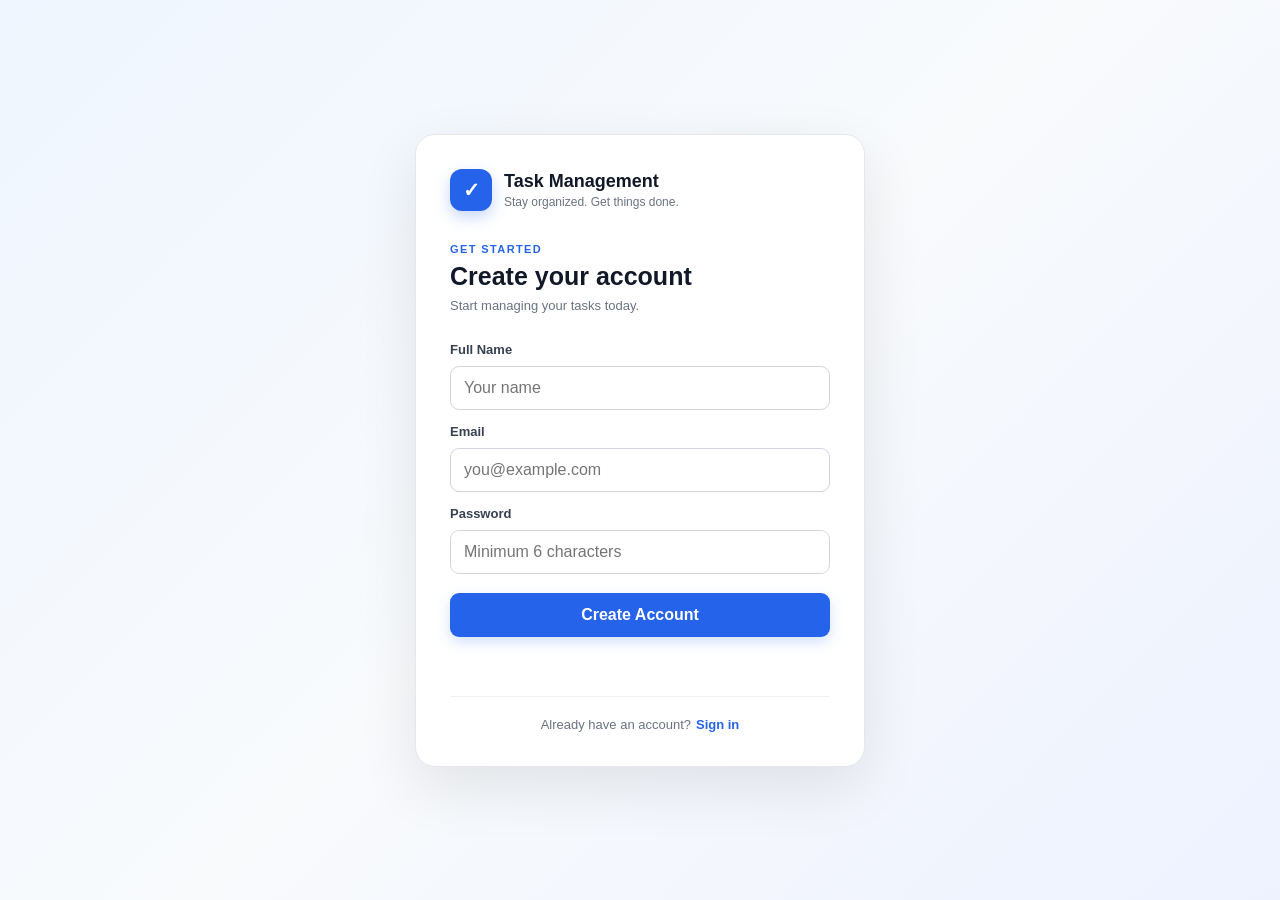
==== frontend/signup.html @ d3392fba "Initial commit - Task Management App" ====
<!DOCTYPE html>
<html lang="en">

<head>

    <meta charset="UTF-8">

    <meta
        name="viewport"
        content="width=device-width, initial-scale=1.0"
    >

    <title>Sign Up - Task Management</title>

    <link
        rel="stylesheet"
        href="style.css?v=1001"
    >

</head>

<body class="auth-page">

    <main class="auth-container">

        <div class="auth-card">

            <div class="auth-brand">

                <div class="brand-icon">
                    ✓
                </div>

                <div>
                    <h1>Task Management</h1>
                    <p>Stay organized. Get things done.</p>
                </div>

            </div>


            <div class="auth-header">

                <span class="eyebrow">
                    GET STARTED
                </span>

                <h2>
                    Create your account
                </h2>

                <p>
                    Start managing your tasks today.
                </p>

            </div>


            <form id="signupForm">

                <label for="signupName">
                    Full Name
                </label>

                <input
                    type="text"
                    id="signupName"
                    placeholder="Your name"
                    required
                >


                <label for="signupEmail">
                    Email
                </label>

                <input
                    type="email"
                    id="signupEmail"
                    placeholder="you@example.com"
                    required
                >


                <label for="signupPassword">
                    Password
                </label>

                <input
                    type="password"
                    id="signupPassword"
                    placeholder="Minimum 6 characters"
                    minlength="6"
                    required
                >


                <button
                    type="submit"
                    class="btn primary auth-submit"
                >
                    Create Account
                </button>

            </form>


            <p
                id="signupMessage"
                class="auth-message"
            ></p>


            <div class="auth-switch">

                <span>
                    Already have an account?
                </span>

                <a href="login.html">
                    Sign in
                </a>

            </div>

        </div>

    </main>


    <script src="auth.js?v=1001"></script>

</body>

</html>
---- frontend/style.css ----
/* =================================
   GLOBAL
================================= */

* {
    margin: 0;
    padding: 0;
    box-sizing: border-box;
}

html {
    scroll-behavior: smooth;
}

body {
    font-family: Arial, Helvetica, sans-serif;
    background: #f6f8fc;
    color: #111827;
    min-height: 100vh;
}

button,
input,
textarea,
select {
    font: inherit;
}


/* =================================
   HEADER
================================= */

.header {
    min-height: 82px;
    padding: 18px 5%;

    display: flex;
    align-items: center;
    justify-content: space-between;

    background: #ffffff;

    border-bottom: 1px solid #e5e7eb;

    position: sticky;
    top: 0;

    z-index: 100;
}

.brand {
    display: flex;
    align-items: center;
    gap: 13px;
}

.brand-icon {
    width: 42px;
    height: 42px;

    display: flex;
    align-items: center;
    justify-content: center;

    border-radius: 12px;

    background: #2563eb;
    color: #ffffff;

    font-size: 20px;
    font-weight: 700;

    box-shadow:
        0 6px 15px rgba(37, 99, 235, 0.25);
}

.header h1 {
    font-size: 21px;
    color: #111827;
    margin-bottom: 3px;
}

.header p {
    color: #6b7280;
    font-size: 13px;
}


/* =================================
   BUTTONS
================================= */

.btn {
    border: none;

    padding: 11px 18px;

    border-radius: 9px;

    cursor: pointer;

    font-weight: 600;

    transition:
        transform 0.2s ease,
        background 0.2s ease,
        box-shadow 0.2s ease;
}

.btn:hover {
    transform: translateY(-1px);
}

.primary {
    background: #2563eb;
    color: #ffffff;

    box-shadow:
        0 5px 14px rgba(37, 99, 235, 0.2);
}

.primary:hover {
    background: #1d4ed8;

    box-shadow:
        0 8px 20px rgba(37, 99, 235, 0.28);
}

.secondary {
    background: #f3f4f6;
    color: #374151;
}

.secondary:hover {
    background: #e5e7eb;
}

.add-task-btn {
    display: flex;
    align-items: center;
    gap: 7px;

    padding: 12px 19px;
}

.add-task-btn span {
    font-size: 19px;
    line-height: 1;
}


/* =================================
   MAIN CONTAINER
================================= */

.container {
    width: 90%;
    max-width: 1200px;

    margin: 0 auto;

    padding: 38px 0 60px;
}


/* =================================
   PAGE INTRO
================================= */

.page-intro {
    margin-bottom: 28px;
}

.eyebrow {
    display: block;

    color: #2563eb;

    font-size: 11px;

    font-weight: 700;

    letter-spacing: 1.4px;

    margin-bottom: 7px;
}

.page-intro h2 {
    font-size: 31px;

    color: #111827;

    margin-bottom: 8px;
}

.page-intro p {
    color: #6b7280;

    font-size: 14px;
}


/* =================================
   STATISTICS
================================= */

.stats {
    display: grid;

    grid-template-columns:
        repeat(4, 1fr);

    gap: 17px;

    margin-bottom: 28px;
}

.stat-card {
    position: relative;

    overflow: hidden;

    background: #ffffff;

    border: 1px solid #e5e7eb;

    border-radius: 15px;

    padding: 20px;

    box-shadow:
        0 3px 10px rgba(0, 0, 0, 0.035);

    transition:
        transform 0.2s ease,
        box-shadow 0.2s ease;
}

.stat-card::before {
    content: "";

    position: absolute;

    left: 0;
    top: 0;

    width: 100%;
    height: 3px;

    background: #2563eb;
}

.stat-card:hover {
    transform: translateY(-3px);

    box-shadow:
        0 10px 25px rgba(0, 0, 0, 0.07);
}

.stat-top {
    display: flex;

    align-items: flex-start;

    justify-content: space-between;

    gap: 15px;
}

.stat-card h3 {
    color: #6b7280;

    font-size: 13px;

    font-weight: 600;

    margin-bottom: 8px;
}

.stat-card p {
    color: #111827;

    font-size: 29px;

    font-weight: 700;

    line-height: 1;
}

.stat-label {
    display: block;

    margin-top: 13px;

    color: #9ca3af;

    font-size: 11px;
}

.stat-icon {
    width: 39px;
    height: 39px;

    display: flex;

    align-items: center;
    justify-content: center;

    border-radius: 10px;

    background: #eff6ff;

    color: #2563eb;

    font-size: 18px;

    font-weight: 700;
}

.stat-total::before {
    background: #2563eb;
}

.stat-todo::before {
    background: #f59e0b;
}

.stat-progress::before {
    background: #3b82f6;
}

.stat-completed::before {
    background: #22c55e;
}

.stat-todo .stat-icon {
    background: #fffbeb;
    color: #d97706;
}

.stat-progress .stat-icon {
    background: #eff6ff;
    color: #2563eb;
}

.stat-completed .stat-icon {
    background: #f0fdf4;
    color: #16a34a;
}


/* =================================
   FILTER TOOLBAR
================================= */

.filters {
    display: flex;

    align-items: flex-end;

    gap: 13px;

    background: #ffffff;

    border: 1px solid #e5e7eb;

    border-radius: 15px;

    padding: 16px;

    margin-bottom: 36px;

    box-shadow:
        0 3px 10px rgba(0, 0, 0, 0.03);
}

.search-wrapper {
    position: relative;

    flex: 1;
}

.search-icon {
    position: absolute;

    left: 13px;
    top: 50%;

    transform: translateY(-50%);

    color: #9ca3af;

    font-size: 20px;

    pointer-events: none;
}

.search-wrapper input {
    width: 100%;

    padding: 12px 14px 12px 39px;

    border: 1px solid #d1d5db;

    border-radius: 9px;

    outline: none;

    color: #111827;

    background: #ffffff;
}

.search-wrapper input:focus {
    border-color: #2563eb;

    box-shadow:
        0 0 0 3px rgba(37, 99, 235, 0.09);
}

.filter-group {
    min-width: 160px;
}

.filter-group label {
    display: block;

    margin-bottom: 6px;

    color: #6b7280;

    font-size: 11px;

    font-weight: 600;
}

.filter-group select {
    width: 100%;

    padding: 12px;

    border: 1px solid #d1d5db;

    border-radius: 9px;

    outline: none;

    background: #ffffff;

    color: #374151;

    cursor: pointer;
}

.filter-group select:focus {
    border-color: #2563eb;
}


/* =================================
   TASK SECTION
================================= */

.tasks-section {
    margin-top: 5px;
}

.section-header {
    display: flex;

    align-items: center;

    justify-content: space-between;

    margin-bottom: 16px;
}

.section-header h2 {
    font-size: 21px;

    color: #111827;
}


/* =================================
   TASK GRID
================================= */

.task-container {
    display: grid;

    grid-template-columns:
        repeat(2, minmax(0, 1fr));

    gap: 18px;
}


/* =================================
   TASK CARD
================================= */

.task-card {
    background: #ffffff;

    border: 1px solid #e5e7eb;

    border-radius: 15px;

    padding: 21px;

    box-shadow:
        0 3px 10px rgba(0, 0, 0, 0.035);

    transition:
        transform 0.2s ease,
        box-shadow 0.2s ease,
        border-color 0.2s ease;
}

.task-card:hover {
    transform: translateY(-3px);

    border-color: #dbeafe;

    box-shadow:
        0 12px 27px rgba(0, 0, 0, 0.08);
}

.task-card h3 {
    font-size: 18px;

    color: #111827;

    margin-bottom: 8px;
}

.task-card p {
    color: #6b7280;

    font-size: 13px;

    line-height: 1.6;

    margin-bottom: 17px;
}


/* =================================
   TASK META
================================= */

.task-meta {
    display: flex;

    flex-wrap: wrap;

    gap: 7px;

    margin-bottom: 19px;
}

.badge {
    display: inline-flex;

    align-items: center;

    padding: 6px 10px;

    border-radius: 999px;

    font-size: 11px;

    font-weight: 700;
}


/* =================================
   STATUS BADGES
================================= */

.status-todo {
    background: #fef3c7;

    color: #92400e;

    border: 1px solid #fde68a;
}

.status-progress {
    background: #dbeafe;

    color: #1d4ed8;

    border: 1px solid #bfdbfe;
}

.status-completed {
    background: #dcfce7;

    color: #166534;

    border: 1px solid #bbf7d0;
}


/* =================================
   PRIORITY BADGES
================================= */

.priority-low {
    background: #f3f4f6;

    color: #374151;

    border: 1px solid #d1d5db;
}

.priority-medium {
    background: #ffedd5;

    color: #9a3412;

    border: 1px solid #fed7aa;
}

.priority-high {
    background: #fee2e2;

    color: #b91c1c;

    border: 1px solid #fecaca;
}


/* =================================
   DUE DATE
================================= */

.due-badge {
    background: #f3e8ff;

    color: #7e22ce;

    border: 1px solid #e9d5ff;
}


/* =================================
   TASK ACTIONS
================================= */

.task-actions {
    display: flex;

    gap: 9px;

    padding-top: 15px;

    border-top: 1px solid #f0f0f0;
}

.task-actions .btn {
    flex: 1;
}

.edit-btn {
    background: #eff6ff;

    color: #1d4ed8;

    border: 1px solid #bfdbfe;
}

.edit-btn:hover {
    background: #dbeafe;
}

.delete-btn {
    background: #fef2f2;

    color: #b91c1c;

    border: 1px solid #fecaca;
}

.delete-btn:hover {
    background: #fee2e2;
}


/* =================================
   EMPTY STATE
================================= */

.empty-state {
    grid-column: 1 / -1;

    text-align: center;

    padding: 55px 20px;
}

.empty-state h3 {
    color: #374151;

    margin-bottom: 7px;
}

.empty-state p {
    color: #9ca3af;

    margin-bottom: 0;
}


/* =================================
   MODAL
================================= */

.modal {
    position: fixed;

    inset: 0;

    display: flex;

    align-items: center;

    justify-content: center;

    padding: 20px;

    background:
        rgba(15, 23, 42, 0.58);

    backdrop-filter: blur(4px);

    z-index: 1000;

    animation:
        modal-bg-in 0.2s ease;
}

.hidden {
    display: none;
}

.modal-content {
    width: 100%;

    max-width: 530px;

    max-height: 90vh;

    overflow-y: auto;

    background: #ffffff;

    border-radius: 18px;

    padding: 27px;

    box-shadow:
        0 25px 70px rgba(0, 0, 0, 0.22);

    animation:
        modal-in 0.25s ease;
}

.modal-header {
    display: flex;

    align-items: flex-start;

    justify-content: space-between;

    gap: 15px;

    margin-bottom: 22px;
}

.modal-header h2 {
    font-size: 22px;

    color: #111827;
}

.close-btn {
    width: 35px;
    height: 35px;

    border: none;

    border-radius: 9px;

    background: #f3f4f6;

    color: #6b7280;

    font-size: 25px;

    line-height: 1;

    cursor: pointer;

    transition: 0.2s ease;
}

.close-btn:hover {
    background: #e5e7eb;

    color: #111827;
}


/* =================================
   FORM
================================= */

form {
    display: flex;

    flex-direction: column;

    gap: 9px;
}

form label {
    color: #374151;

    font-size: 13px;

    font-weight: 700;

    margin-top: 5px;
}

form input,
form textarea,
form select {
    width: 100%;

    padding: 12px 13px;

    border: 1px solid #d1d5db;

    border-radius: 9px;

    outline: none;

    background: #ffffff;

    color: #111827;

    transition: 0.2s ease;
}

form textarea {
    resize: vertical;

    min-height: 100px;
}

form input:focus,
form textarea:focus,
form select:focus {
    border-color: #2563eb;

    box-shadow:
        0 0 0 3px rgba(37, 99, 235, 0.09);
}

.form-actions {
    display: flex;

    justify-content: flex-end;

    gap: 10px;

    margin-top: 18px;

    padding-top: 17px;

    border-top: 1px solid #f0f0f0;
}


/* =================================
   TOAST
================================= */

.toast {
    position: fixed;

    top: 22px;
    right: 22px;

    min-width: 280px;

    max-width: 400px;

    padding: 14px 17px;

    display: flex;

    align-items: center;

    gap: 11px;

    border-radius: 11px;

    font-size: 13px;

    font-weight: 600;

    box-shadow:
        0 12px 35px rgba(0, 0, 0, 0.14);

    z-index: 9999;

    animation:
        toast-in 0.3s ease;
}

.toast-success {
    background: #ecfdf5;

    color: #166534;

    border: 1px solid #bbf7d0;
}

.toast-error {
    background: #fef2f2;

    color: #b91c1c;

    border: 1px solid #fecaca;
}

.toast-info {
    background: #eff6ff;

    color: #1d4ed8;

    border: 1px solid #bfdbfe;
}

.toast-icon {
    width: 24px;
    height: 24px;

    display: flex;

    align-items: center;
    justify-content: center;

    border-radius: 50%;

    background: rgba(255, 255, 255, 0.8);

    flex-shrink: 0;
}


/* =================================
   LOADING
================================= */

.loading-state {
    grid-column: 1 / -1;

    min-height: 220px;

    display: flex;

    flex-direction: column;

    align-items: center;

    justify-content: center;

    gap: 14px;

    color: #6b7280;

    font-size: 13px;
}

.loading-spinner {
    width: 35px;
    height: 35px;

    border: 4px solid #e5e7eb;

    border-top-color: #2563eb;

    border-radius: 50%;

    animation:
        spin 0.8s linear infinite;
}


/* =================================
   ANIMATIONS
================================= */

@keyframes spin {

    to {
        transform: rotate(360deg);
    }
}

@keyframes toast-in {

    from {
        opacity: 0;

        transform:
            translateX(30px);
    }

    to {
        opacity: 1;

        transform:
            translateX(0);
    }
}

@keyframes toast-out {

    from {
        opacity: 1;

        transform:
            translateX(0);
    }

    to {
        opacity: 0;

        transform:
            translateX(30px);
    }
}

@keyframes modal-in {

    from {
        opacity: 0;

        transform:
            translateY(15px)
            scale(0.98);
    }

    to {
        opacity: 1;

        transform:
            translateY(0)
            scale(1);
    }
}

@keyframes modal-bg-in {

    from {
        opacity: 0;
    }

    to {
        opacity: 1;
    }
}


/* =================================
   TABLET
================================= */

@media (max-width: 950px) {

    .stats {
        grid-template-columns:
            repeat(2, 1fr);
    }

    .task-container {
        grid-template-columns: 1fr;
    }
}


/* =================================
   MOBILE
================================= */

@media (max-width: 700px) {

    .header {
        padding: 16px 4%;

        position: relative;
    }

    .header p {
        display: none;
    }

    .header h1 {
        font-size: 18px;
    }

    .brand-icon {
        width: 37px;
        height: 37px;
    }

    .add-task-btn {
        padding: 10px 13px;
    }

    .container {
        width: 92%;

        padding-top: 28px;
    }

    .page-intro h2 {
        font-size: 26px;
    }

    .filters {
        flex-direction: column;

        align-items: stretch;
    }

    .filter-group {
        width: 100%;
    }

    .task-container {
        grid-template-columns: 1fr;
    }
}


/* =================================
   SMALL MOBILE
================================= */

@media (max-width: 480px) {

    .header {
        gap: 10px;
    }

    .brand {
        gap: 9px;
    }

    .add-task-btn span {
        display: none;
    }

    .stats {
        grid-template-columns: 1fr;

        gap: 12px;
    }

    .stat-card {
        padding: 18px;
    }

    .page-intro {
        margin-bottom: 22px;
    }

    .task-card {
        padding: 18px;
    }

    .task-actions {
        flex-direction: column;
    }

    .task-actions .btn {
        width: 100%;
    }

    .modal {
        padding: 12px;
    }

    .modal-content {
        padding: 21px;
        border-radius: 15px;
    }

    .form-actions {
        flex-direction: column-reverse;
    }

    .form-actions .btn {
        width: 100%;
    }

    .toast {
        left: 15px;
        right: 15px;

        top: 15px;

        min-width: auto;
        max-width: none;
    }
}
/* =================================
   AUTH PAGES
================================= */

.auth-page {
    min-height: 100vh;

    display: flex;

    align-items: center;
    justify-content: center;

    padding: 25px;

    background:
        linear-gradient(
            135deg,
            #eff6ff,
            #f8fafc 50%,
            #eef2ff
        );
}

.auth-container {
    width: 100%;
    max-width: 450px;
}

.auth-card {
    background: #ffffff;

    border: 1px solid #e5e7eb;

    border-radius: 20px;

    padding: 34px;

    box-shadow:
        0 20px 60px rgba(0, 0, 0, 0.09);
}

.auth-brand {
    display: flex;

    align-items: center;

    gap: 12px;

    margin-bottom: 32px;
}

.auth-brand h1 {
    font-size: 18px;

    color: #111827;

    margin-bottom: 3px;
}

.auth-brand p {
    color: #6b7280;

    font-size: 12px;
}

.auth-header {
    margin-bottom: 24px;
}

.auth-header h2 {
    font-size: 25px;

    color: #111827;

    margin-bottom: 7px;
}

.auth-header p {
    color: #6b7280;

    font-size: 13px;
}

.auth-card form {
    gap: 9px;
}

.auth-submit {
    width: 100%;

    margin-top: 10px;

    padding: 13px;
}

.auth-message {
    min-height: 20px;

    margin-top: 14px;

    text-align: center;

    font-size: 13px;
}

.auth-message.success {
    color: #15803d;
}

.auth-message.error {
    color: #dc2626;
}

.auth-switch {
    display: flex;

    align-items: center;
    justify-content: center;

    gap: 5px;

    margin-top: 25px;

    padding-top: 20px;

    border-top: 1px solid #f0f0f0;

    color: #6b7280;

    font-size: 13px;
}

.auth-switch a {
    color: #2563eb;

    font-weight: 700;

    text-decoration: none;
}

.auth-switch a:hover {
    text-decoration: underline;
}


@media (max-width: 480px) {

    .auth-page {
        padding: 15px;
    }

    .auth-card {
        padding: 25px 20px;

        border-radius: 16px;
    }

    .auth-header h2 {
        font-size: 22px;
    }
}
/* =================================
   HEADER USER
================================= */

.header-actions {
    display: flex;

    align-items: center;

    gap: 12px;
}

.user-info {
    display: flex;

    align-items: center;

    gap: 9px;

    padding-right: 10px;

    border-right: 1px solid #e5e7eb;
}

.user-avatar {
    width: 36px;
    height: 36px;

    display: flex;

    align-items: center;
    justify-content: center;

    border-radius: 50%;

    background: #dbeafe;

    color: #1d4ed8;

    font-size: 14px;

    font-weight: 700;
}

.user-label {
    display: block;

    color: #9ca3af;

    font-size: 10px;

    margin-bottom: 2px;
}

.user-info strong {
    display: block;

    color: #374151;

    font-size: 12px;
}

.logout-btn {
    background: #fef2f2;

    color: #b91c1c;

    border: 1px solid #fecaca;
}

.logout-btn:hover {
    background: #fee2e2;
}


@media (max-width: 700px) {

    .header-actions {
        gap: 7px;
    }

    .user-info {
        border-right: none;

        padding-right: 0;
    }

    .user-info > div:last-child {
        display: none;
    }

    .logout-btn {
        padding: 9px 11px;
    }
}
/* =================================
   USER PROFILE
================================= */

.profile-wrapper {
    position: relative;
}

.profile-btn {
    display: flex;
    align-items: center;
    gap: 10px;

    border: none;
    background: transparent;

    padding: 5px 9px;

    border-radius: 12px;

    cursor: pointer;

    transition: background 0.2s ease;
}

.profile-btn:hover {
    background: #f3f4f6;
}

.user-avatar {
    width: 40px;
    height: 40px;
    min-width: 40px;

    border-radius: 50%;

    display: flex;
    align-items: center;
    justify-content: center;

    background: #dbeafe;
    color: #2563eb;

    font-weight: 800;
    font-size: 15px;
}

.profile-summary {
    text-align: left;
}

.user-label {
    display: block;

    color: #9ca3af;

    font-size: 10px;
}

.profile-summary strong {
    display: block;

    color: #374151;

    font-size: 13px;

    margin-top: 2px;
}


/* Profile Dropdown */

.profile-dropdown {
    position: absolute;

    top: calc(100% + 12px);
    right: 0;

    width: 300px;

    background: #ffffff;

    border: 1px solid #e5e7eb;

    border-radius: 16px;

    padding: 17px;

    box-shadow:
        0 20px 50px rgba(15, 23, 42, 0.16);

    z-index: 9999;
}

.profile-dropdown.hidden {
    display: none;
}


.profile-dropdown-header {
    display: flex;

    align-items: center;

    gap: 12px;
}

.profile-avatar-large {
    width: 50px;
    height: 50px;

    min-width: 50px;

    border-radius: 50%;

    display: flex;

    align-items: center;
    justify-content: center;

    background: #2563eb;

    color: white;

    font-size: 19px;

    font-weight: 800;
}

.profile-heading h3 {
    font-size: 16px;

    color: #111827;
}

.profile-heading p {
    margin-top: 4px;

    color: #6b7280;

    font-size: 12px;
}

.profile-divider {
    height: 1px;

    background: #edf0f4;

    margin: 16px 0;
}

.profile-details {
    display: flex;

    flex-direction: column;

    gap: 14px;
}

.profile-detail {
    display: flex;

    align-items: center;

    gap: 11px;
}

.detail-icon {
    width: 35px;
    height: 35px;

    border-radius: 9px;

    display: flex;

    align-items: center;
    justify-content: center;

    background: #f3f4f6;
}

.profile-detail small {
    display: block;

    color: #9ca3af;

    font-size: 10px;

    margin-bottom: 2px;
}

.profile-detail strong {
    display: block;

    color: #374151;

    font-size: 12px;
}

.profile-logout {
    width: 100%;

    display: flex;

    align-items: center;
    justify-content: center;

    gap: 8px;

    padding: 10px 12px;

    border: 1px solid #fecaca;

    border-radius: 9px;

    background: #fef2f2;

    color: #b91c1c;

    font-size: 13px;

    font-weight: 700;

    cursor: pointer;
}

.profile-logout:hover {
    background: #fee2e2;
}
/* =================================
   PROFESSIONAL TASK CARD
================================= */

.task-card {
    position: relative;

    overflow: hidden;
}


.task-card::before {
    content: "";

    position: absolute;

    left: 0;
    top: 0;
    bottom: 0;

    width: 4px;

    background: #2563eb;
}


.task-title-area {
    display: flex;

    align-items: flex-start;

    gap: 13px;
}


.task-check {
    width: 34px;

    height: 34px;

    min-width: 34px;

    border-radius: 10px;

    display: flex;

    align-items: center;

    justify-content: center;

    background: #eff6ff;

    color: #2563eb;

    font-size: 17px;

    font-weight: 800;
}


.task-card h3 {
    margin: 0 0 6px;

    font-size: 18px;
}


.task-card p {
    margin: 0;

    line-height: 1.5;
}


.task-meta {
    margin-left: 47px;

    margin-top: 18px;
}


.task-actions {
    margin-left: 47px;
}


.task-card:has(.status-completed)::before {
    background: #22c55e;
}


.task-card:has(.status-completed) .task-check {
    background: #dcfce7;

    color: #16a34a;
}


.task-card:has(.status-progress)::before {
    background: #2563eb;
}


.task-card:has(.status-todo)::before {
    background: #f59e0b;
}


.edit-btn {
    display: flex;

    align-items: center;

    justify-content: center;

    gap: 6px;
}


.delete-btn {
    display: flex;

    align-items: center;

    justify-content: center;

    gap: 6px;
}
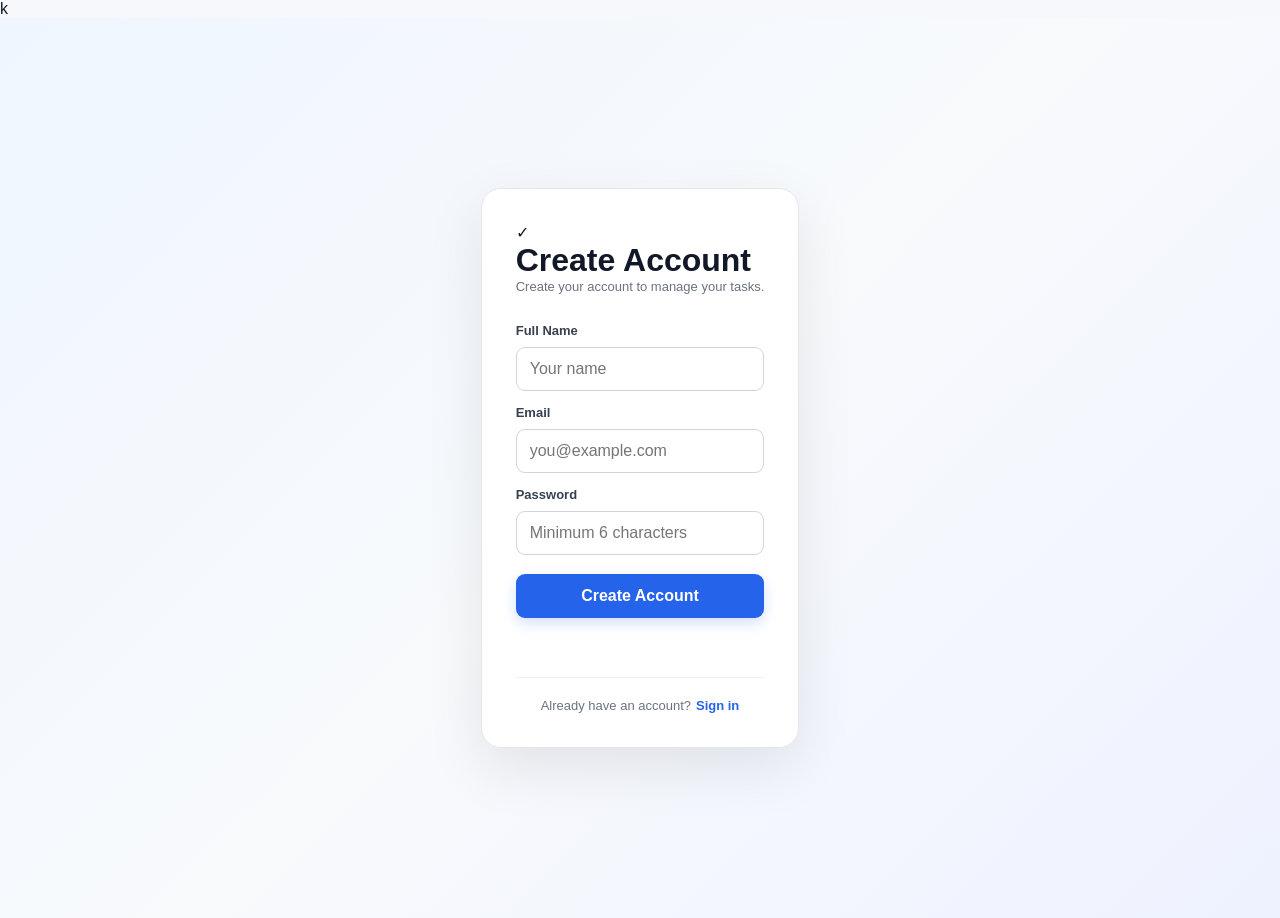
==== commit a0bb5643: "Add forgot password feature" ====
--- a/frontend/signup.html
+++ b/frontend/signup.html
@@ -1,4 +1,4 @@
-<!DOCTYPE html>
+k<!DOCTYPE html>
 <html lang="en">
 
 <head>
@@ -10,53 +10,43 @@
         content="width=device-width, initial-scale=1.0"
     >
 
-    <title>Sign Up - Task Management</title>
+    <title>Create Account - Task Management</title>
 
     <link
         rel="stylesheet"
-        href="style.css?v=1001"
+        href="style.css"
     >
 
 </head>
 
-<body class="auth-page">
 
-    <main class="auth-container">
+<body>
+
+    <main class="auth-page">
 
         <div class="auth-card">
 
-            <div class="auth-brand">
+            <div class="auth-header">
 
-                <div class="brand-icon">
+                <div class="auth-logo">
                     ✓
                 </div>
 
-                <div>
-                    <h1>Task Management</h1>
-                    <p>Stay organized. Get things done.</p>
-                </div>
-
-            </div>
-
-
-            <div class="auth-header">
-
-                <span class="eyebrow">
-                    GET STARTED
-                </span>
-
-                <h2>
-                    Create your account
-                </h2>
+                <h1>
+                    Create Account
+                </h1>
 
                 <p>
-                    Start managing your tasks today.
+                    Create your account to manage your tasks.
                 </p>
 
             </div>
 
 
-            <form id="signupForm">
+            <form
+                id="signupForm"
+                class="auth-form"
+            >
 
                 <label for="signupName">
                     Full Name
@@ -128,7 +118,7 @@
     </main>
 
 
-    <script src="auth.js?v=1001"></script>
+    <script src="auth.js?v=1004"></script>
 
 </body>
 
